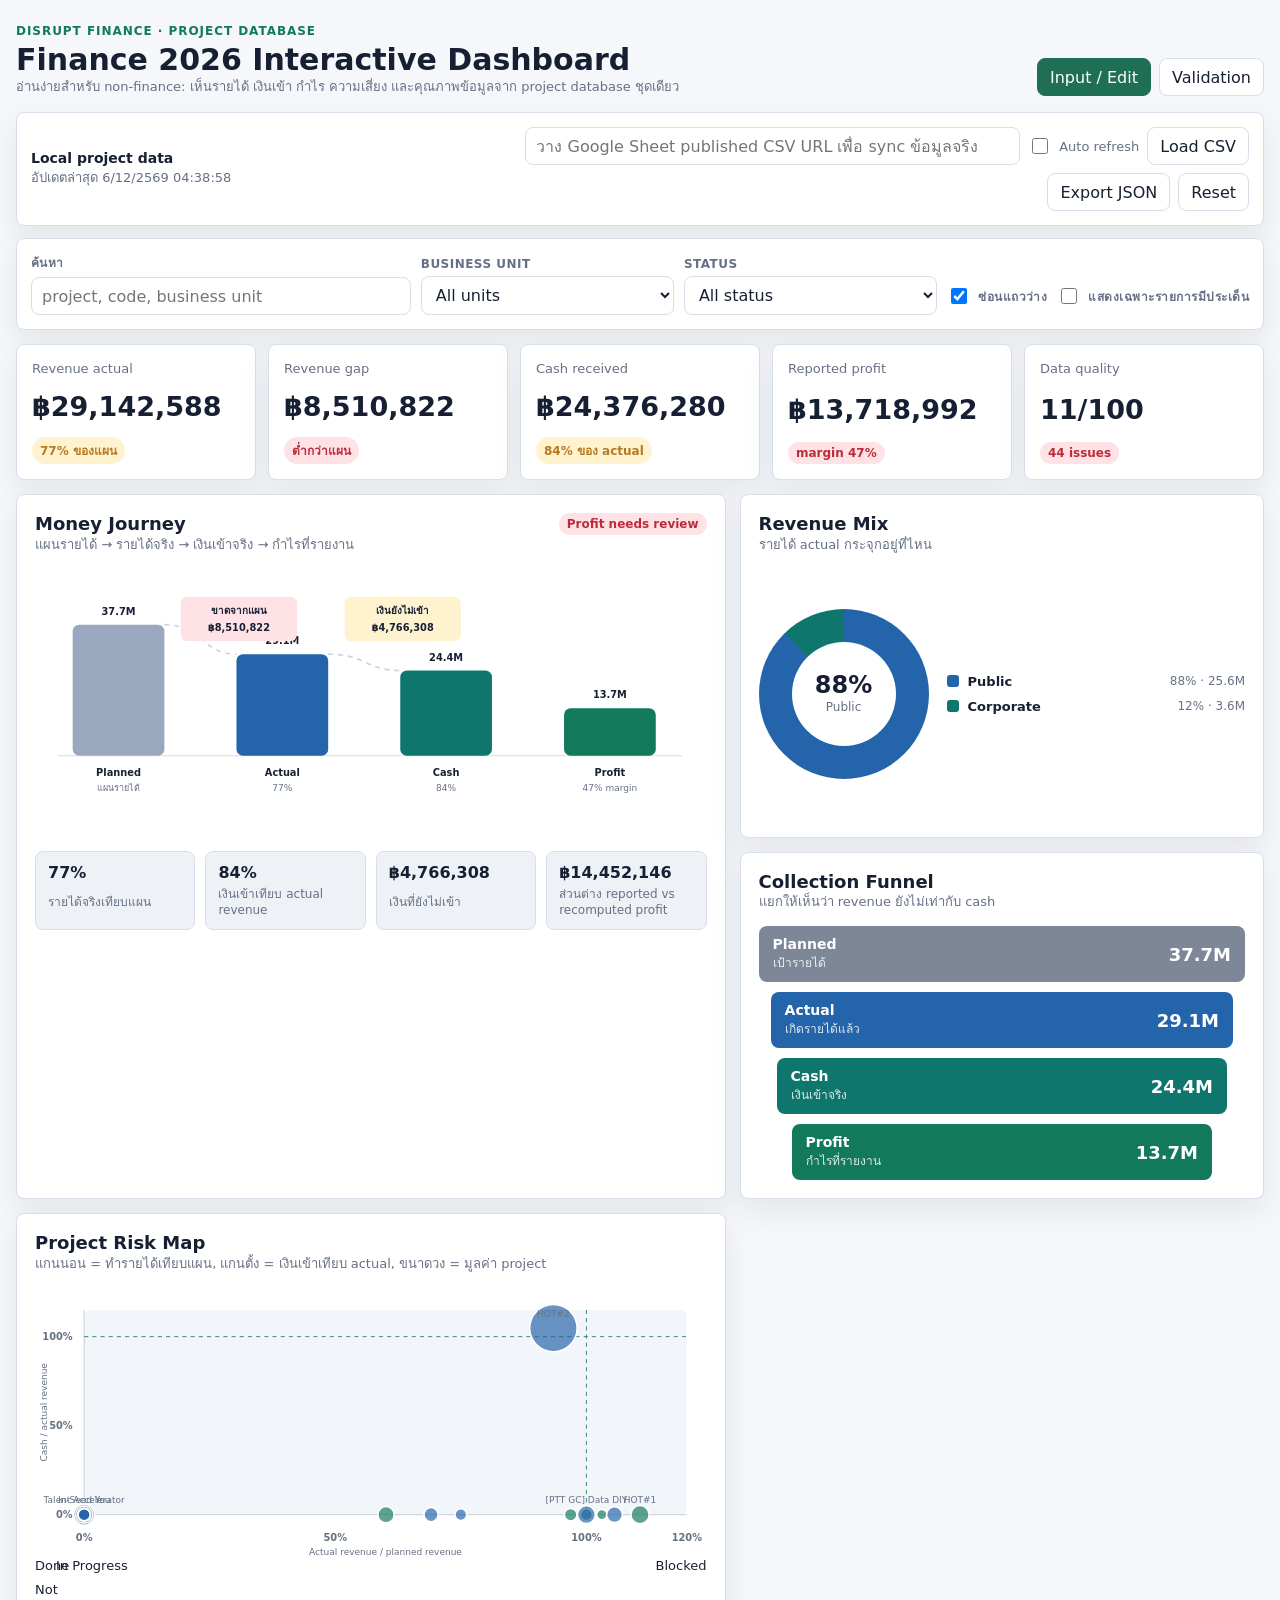
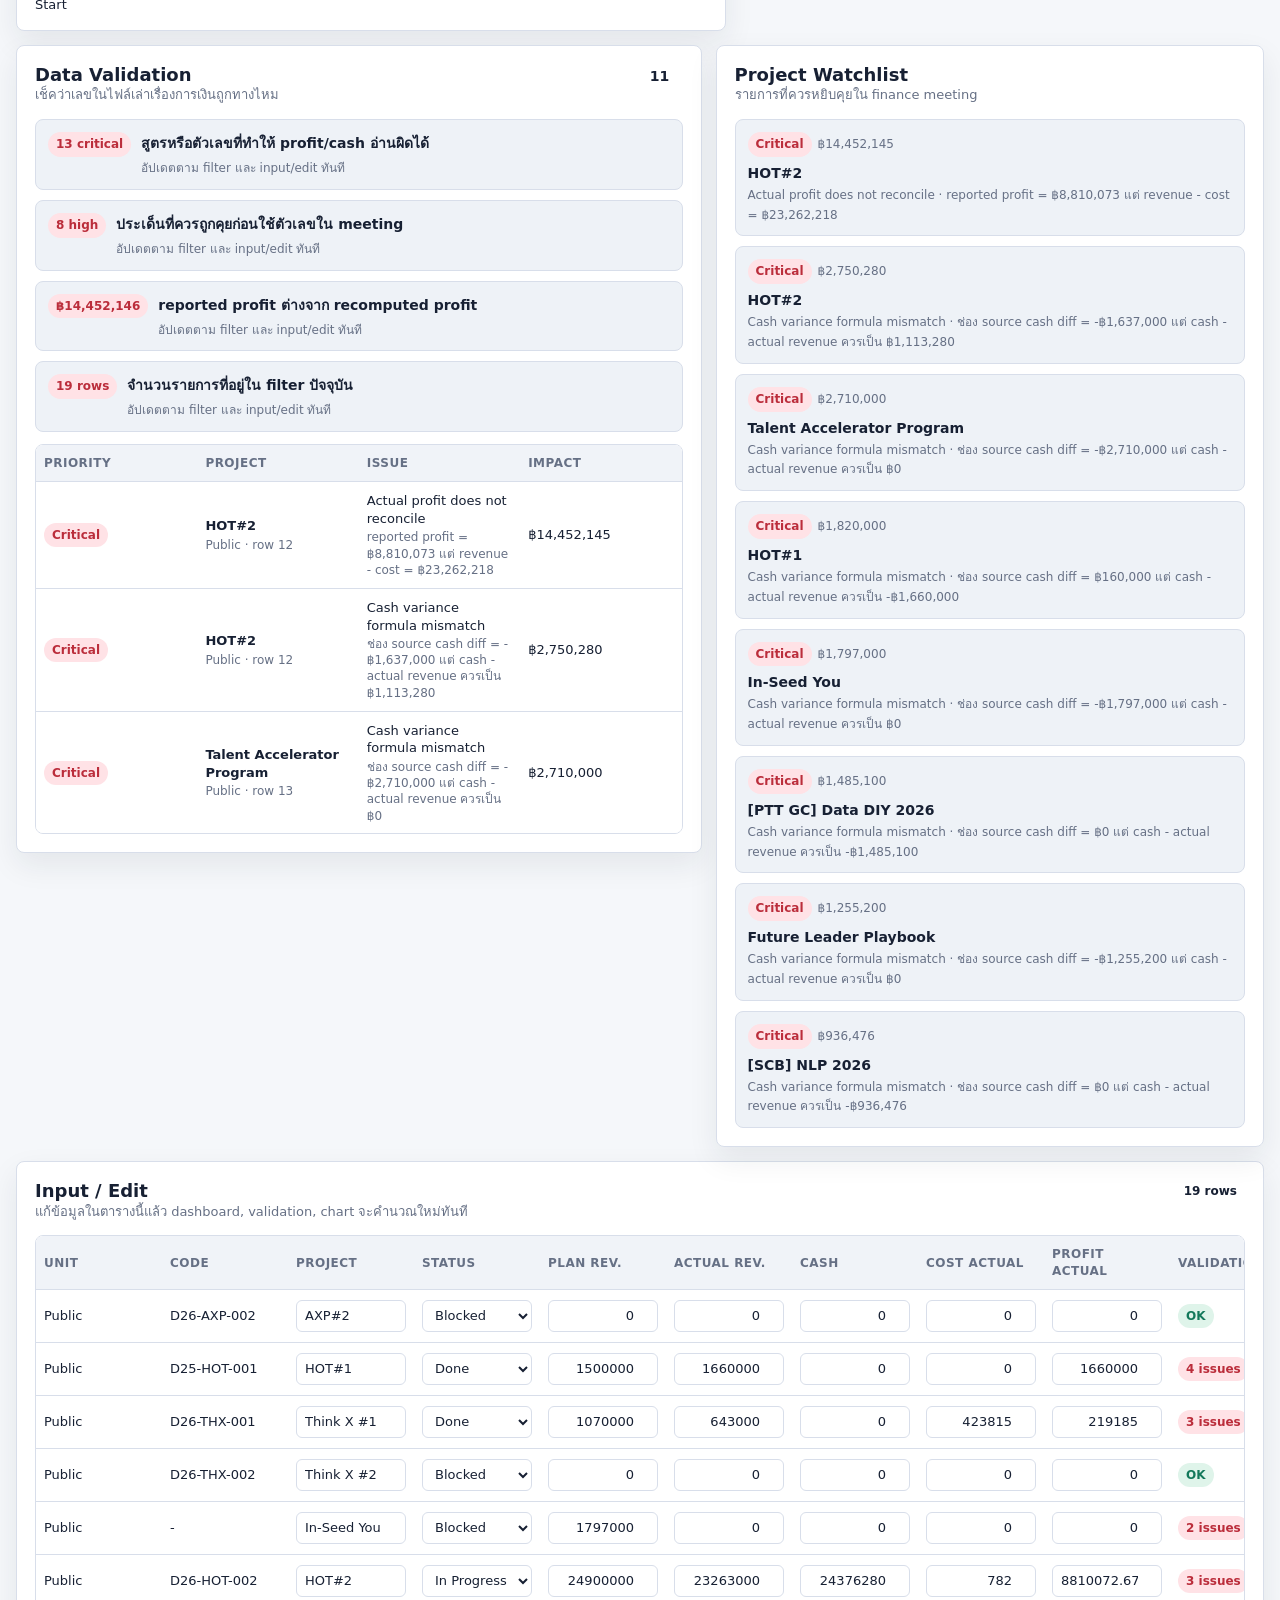
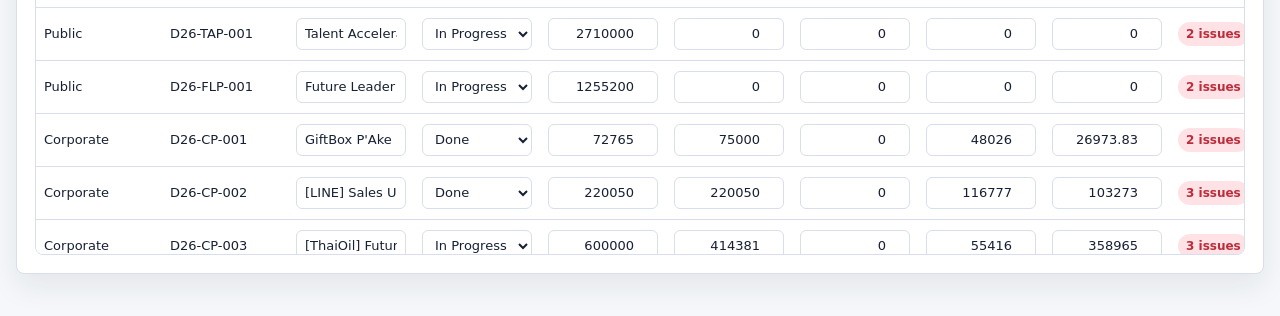
==== dashboard/index.html @ 838d5fce "Add files via upload" ====
<!doctype html>
<html lang="th">
<head>
  <meta charset="utf-8">
  <meta name="viewport" content="width=device-width, initial-scale=1">
  <title>Finance 2026 Interactive Dashboard</title>
  <link rel="stylesheet" href="./assets/styles.css?v=2">
</head>
<body>
  <main class="shell">
    <header class="hero">
      <div>
        <p class="eyebrow">Disrupt Finance · Project Database</p>
        <h1>Finance 2026 Interactive Dashboard</h1>
        <p class="sub">อ่านง่ายสำหรับ non-finance: เห็นรายได้ เงินเข้า กำไร ความเสี่ยง และคุณภาพข้อมูลจาก project database ชุดเดียว</p>
      </div>
      <div class="hero-actions">
        <button class="btn primary" id="jumpInput">Input / Edit</button>
        <button class="btn" id="jumpValidation">Validation</button>
      </div>
    </header>

    <section class="source-panel">
      <div class="source-copy">
        <strong id="sourceLabel">Local project data</strong>
        <span id="lastUpdated">กำลังโหลดข้อมูล...</span>
      </div>
      <div class="source-controls">
        <input id="sheetUrl" type="url" placeholder="วาง Google Sheet published CSV URL เพื่อ sync ข้อมูลจริง">
        <label class="check">
          <input id="autoRefresh" type="checkbox">
          <span>Auto refresh</span>
        </label>
        <button class="btn" id="loadSheet">Load CSV</button>
        <button class="btn" id="exportJson">Export JSON</button>
        <button class="btn" id="resetData">Reset</button>
      </div>
    </section>

    <section class="filters">
      <label>
        <span>ค้นหา</span>
        <input id="searchBox" type="search" placeholder="project, code, business unit">
      </label>
      <label>
        <span>Business Unit</span>
        <select id="unitFilter"></select>
      </label>
      <label>
        <span>Status</span>
        <select id="statusFilter"></select>
      </label>
      <label class="check">
        <input id="hideEmpty" type="checkbox" checked>
        <span>ซ่อนแถวว่าง</span>
      </label>
      <label class="check">
        <input id="issueOnly" type="checkbox">
        <span>แสดงเฉพาะรายการมีประเด็น</span>
      </label>
    </section>

    <section class="health-grid" id="healthGrid"></section>

    <section class="visual-grid">
      <article class="panel wide">
        <div class="panel-head">
          <div>
            <h2>Money Journey</h2>
            <p>แผนรายได้ → รายได้จริง → เงินเข้าจริง → กำไรที่รายงาน</p>
          </div>
          <span class="pill" id="profitTrustBadge">Checking</span>
        </div>
        <div id="waterfallChart" class="chart"></div>
        <div id="storyCards" class="story-grid"></div>
      </article>

      <article class="panel">
        <div class="panel-head">
          <div>
            <h2>Revenue Mix</h2>
            <p>รายได้ actual กระจุกอยู่ที่ไหน</p>
          </div>
        </div>
        <div class="donut-wrap">
          <div class="donut" id="mixDonut"><div id="mixCenter"></div></div>
          <div id="mixLegend" class="legend-list"></div>
        </div>
      </article>

      <article class="panel">
        <div class="panel-head">
          <div>
            <h2>Collection Funnel</h2>
            <p>แยกให้เห็นว่า revenue ยังไม่เท่ากับ cash</p>
          </div>
        </div>
        <div id="funnelChart" class="funnel"></div>
      </article>

      <article class="panel wide">
        <div class="panel-head">
          <div>
            <h2>Project Risk Map</h2>
            <p>แกนนอน = ทำรายได้เทียบแผน, แกนตั้ง = เงินเข้าเทียบ actual, ขนาดวง = มูลค่า project</p>
          </div>
        </div>
        <div id="bubbleChart" class="chart"></div>
      </article>
    </section>

    <section class="two-col">
      <article class="panel" id="validationSection">
        <div class="panel-head">
          <div>
            <h2>Data Validation</h2>
            <p>เช็คว่าเลขในไฟล์เล่าเรื่องการเงินถูกทางไหม</p>
          </div>
          <span class="score" id="qualityScore">0</span>
        </div>
        <div id="validationSummary" class="validation-summary"></div>
        <div class="table-wrap compact">
          <table>
            <thead>
              <tr>
                <th>Priority</th>
                <th>Project</th>
                <th>Issue</th>
                <th>Impact</th>
              </tr>
            </thead>
            <tbody id="validationRows"></tbody>
          </table>
        </div>
      </article>

      <article class="panel">
        <div class="panel-head">
          <div>
            <h2>Project Watchlist</h2>
            <p>รายการที่ควรหยิบคุยใน finance meeting</p>
          </div>
        </div>
        <div id="watchCards" class="watch-list"></div>
      </article>
    </section>

    <section class="panel" id="inputSection">
      <div class="panel-head">
        <div>
          <h2>Input / Edit</h2>
          <p>แก้ข้อมูลในตารางนี้แล้ว dashboard, validation, chart จะคำนวณใหม่ทันที</p>
        </div>
        <span class="pill" id="visibleCount">0 rows</span>
      </div>
      <div class="table-wrap">
        <table class="input-table">
          <thead>
            <tr>
              <th>Unit</th>
              <th>Code</th>
              <th>Project</th>
              <th>Status</th>
              <th>Plan Rev.</th>
              <th>Actual Rev.</th>
              <th>Cash</th>
              <th>Cost Actual</th>
              <th>Profit Actual</th>
              <th>Validation</th>
            </tr>
          </thead>
          <tbody id="inputRows"></tbody>
        </table>
      </div>
    </section>
  </main>

  <script src="./assets/app.js?v=2"></script>
</body>
</html>
---- dashboard/assets/styles.css ----
:root {
  --bg: #f5f7fa;
  --surface: #ffffff;
  --panel: #eef2f7;
  --ink: #172033;
  --muted: #667085;
  --line: #d8deea;
  --green: #13795b;
  --green-soft: #dff4ea;
  --blue: #2364aa;
  --blue-soft: #e4efff;
  --teal: #0f766e;
  --amber: #b7791f;
  --amber-soft: #fff2cf;
  --red: #bb2d3b;
  --red-soft: #ffe2e6;
  --violet: #6251a8;
  --shadow: 0 12px 30px rgba(23, 32, 51, 0.08);
}

* {
  box-sizing: border-box;
}

body {
  margin: 0;
  min-width: 320px;
  background: var(--bg);
  color: var(--ink);
  font-family: Inter, ui-sans-serif, system-ui, -apple-system, BlinkMacSystemFont, "Segoe UI", sans-serif;
  letter-spacing: 0;
}

button,
input,
select {
  font: inherit;
}

button {
  cursor: pointer;
}

.shell {
  width: min(1500px, calc(100vw - 32px));
  margin: 0 auto;
  padding: 24px 0 42px;
}

.hero {
  display: grid;
  grid-template-columns: minmax(0, 1fr) auto;
  gap: 16px;
  align-items: end;
  margin-bottom: 16px;
}

.eyebrow {
  margin: 0 0 5px;
  color: var(--green);
  font-size: 12px;
  font-weight: 800;
  text-transform: uppercase;
  letter-spacing: 0.08em;
}

h1,
h2,
p {
  margin: 0;
}

h1 {
  font-size: 30px;
  line-height: 1.15;
  font-weight: 800;
}

h2 {
  font-size: 18px;
  line-height: 1.25;
}

.sub,
.panel-head p,
.source-copy span {
  color: var(--muted);
  font-size: 13px;
  line-height: 1.45;
}

.hero-actions,
.source-controls {
  display: flex;
  flex-wrap: wrap;
  gap: 8px;
  justify-content: flex-end;
}

.btn {
  min-height: 38px;
  border: 1px solid var(--line);
  border-radius: 8px;
  background: var(--surface);
  color: var(--ink);
  padding: 8px 12px;
}

.btn.primary {
  border-color: #1f6f55;
  background: #1f6f55;
  color: #fff;
}

.source-panel,
.filters,
.panel,
.health-card {
  border: 1px solid var(--line);
  border-radius: 8px;
  background: var(--surface);
  box-shadow: var(--shadow);
}

.source-panel {
  display: grid;
  grid-template-columns: minmax(220px, 0.8fr) minmax(0, 1.2fr);
  gap: 12px;
  align-items: center;
  padding: 14px;
  margin-bottom: 12px;
}

.source-copy {
  display: grid;
  gap: 3px;
}

.source-copy strong {
  font-size: 14px;
}

.source-controls input[type="url"],
.filters input,
.filters select {
  min-height: 38px;
  width: 100%;
  border: 1px solid var(--line);
  border-radius: 8px;
  padding: 8px 10px;
  color: var(--ink);
  background: #fff;
}

.source-controls input[type="url"] {
  min-width: min(420px, 100%);
  flex: 1 1 360px;
}

.check {
  min-height: 38px;
  display: inline-flex;
  gap: 8px;
  align-items: center;
  white-space: nowrap;
  color: var(--muted);
  font-size: 13px;
}

.check input {
  width: 16px;
  min-width: 16px;
  height: 16px;
  min-height: 16px;
  padding: 0;
  flex: 0 0 auto;
}

.filters {
  display: grid;
  grid-template-columns: minmax(220px, 1.2fr) minmax(150px, 0.8fr) minmax(150px, 0.8fr) auto auto;
  gap: 10px;
  align-items: end;
  padding: 14px;
  margin-bottom: 14px;
}

.filters label:not(.check) {
  display: grid;
  gap: 5px;
}

.filters span {
  color: var(--muted);
  font-size: 12px;
  font-weight: 750;
  text-transform: uppercase;
  letter-spacing: 0.04em;
}

.filters .check input,
.source-controls .check input {
  width: 16px;
  min-width: 16px;
  height: 16px;
  min-height: 16px;
  padding: 0;
}

.health-grid {
  display: grid;
  grid-template-columns: repeat(5, minmax(0, 1fr));
  gap: 12px;
  margin-bottom: 14px;
}

.health-card {
  min-height: 136px;
  padding: 15px;
  display: grid;
  align-content: space-between;
  gap: 12px;
}

.health-card label {
  color: var(--muted);
  font-size: 13px;
  line-height: 1.35;
}

.health-card strong {
  font-size: 27px;
  line-height: 1.05;
  word-break: break-word;
}

.delta,
.pill,
.score,
.severity {
  display: inline-flex;
  align-items: center;
  width: fit-content;
  max-width: 100%;
  border-radius: 999px;
  padding: 4px 8px;
  font-size: 12px;
  font-weight: 800;
  white-space: normal;
}

.delta.good,
.pill.good,
.severity.low {
  color: var(--green);
  background: var(--green-soft);
}

.delta.warn,
.pill.warn,
.severity.medium {
  color: var(--amber);
  background: var(--amber-soft);
}

.delta.bad,
.pill.bad,
.severity.high,
.severity.critical {
  color: var(--red);
  background: var(--red-soft);
}

.severity.info {
  color: var(--blue);
  background: var(--blue-soft);
}

.score {
  min-width: 46px;
  justify-content: center;
  font-size: 14px;
}

.visual-grid {
  display: grid;
  grid-template-columns: minmax(0, 1.15fr) minmax(360px, 0.85fr);
  gap: 14px;
  align-items: stretch;
  margin-bottom: 14px;
}

.panel {
  min-width: 0;
  padding: 18px;
}

.panel.wide {
  grid-row: span 2;
}

.panel-head {
  display: flex;
  justify-content: space-between;
  align-items: flex-start;
  gap: 12px;
  margin-bottom: 14px;
}

.chart {
  min-height: 270px;
}

.chart svg {
  display: block;
  width: 100%;
  height: auto;
}

.axis-label {
  fill: var(--muted);
  font-size: 12px;
  font-weight: 650;
}

.chart-label {
  fill: var(--ink);
  font-size: 12px;
  font-weight: 780;
}

.chart-note {
  fill: var(--muted);
  font-size: 11px;
}

.story-grid {
  display: grid;
  grid-template-columns: repeat(4, minmax(0, 1fr));
  gap: 10px;
  margin-top: 12px;
}

.story-card {
  border: 1px solid var(--line);
  border-radius: 8px;
  background: var(--panel);
  padding: 11px 12px;
  display: grid;
  gap: 4px;
}

.story-card strong {
  font-size: 16px;
}

.story-card span {
  color: var(--muted);
  font-size: 12px;
  line-height: 1.35;
}

.donut-wrap {
  display: grid;
  grid-template-columns: 170px minmax(0, 1fr);
  gap: 18px;
  align-items: center;
  min-height: 250px;
}

.donut {
  width: 170px;
  aspect-ratio: 1;
  display: grid;
  place-items: center;
  border-radius: 50%;
  background: #dce2eb;
  position: relative;
}

.donut::after {
  content: "";
  position: absolute;
  width: 104px;
  height: 104px;
  border-radius: 50%;
  background: var(--surface);
}

#mixCenter {
  position: relative;
  z-index: 1;
  text-align: center;
  display: grid;
  gap: 3px;
}

#mixCenter strong {
  font-size: 24px;
  line-height: 1;
}

#mixCenter span {
  color: var(--muted);
  font-size: 12px;
}

.legend-list,
.validation-summary,
.watch-list {
  display: grid;
  gap: 10px;
}

.legend-row {
  display: grid;
  grid-template-columns: 12px minmax(0, 1fr) auto;
  gap: 9px;
  align-items: center;
  font-size: 13px;
}

.legend-dot {
  width: 12px;
  height: 12px;
  border-radius: 3px;
}

.legend-name {
  overflow: hidden;
  text-overflow: ellipsis;
  white-space: nowrap;
  font-weight: 750;
}

.legend-value {
  color: var(--muted);
  font-size: 12px;
  text-align: right;
}

.funnel {
  min-height: 250px;
  display: grid;
  align-content: center;
  gap: 10px;
}

.funnel-stage {
  min-height: 50px;
  display: grid;
  grid-template-columns: minmax(0, 1fr) auto;
  gap: 10px;
  align-items: center;
  color: #fff;
  border-radius: 8px;
  padding: 10px 14px;
  margin-inline: var(--inset);
  background: var(--tone);
}

.funnel-stage strong {
  display: block;
  font-size: 14px;
}

.funnel-stage span {
  opacity: 0.86;
  font-size: 12px;
}

.funnel-stage b {
  font-size: 18px;
  white-space: nowrap;
}

.two-col {
  display: grid;
  grid-template-columns: minmax(0, 1fr) minmax(360px, 0.8fr);
  gap: 14px;
  align-items: start;
  margin-bottom: 14px;
}

.summary-item,
.watch-card {
  border: 1px solid var(--line);
  border-radius: 8px;
  background: var(--panel);
  padding: 12px;
}

.summary-item {
  display: grid;
  grid-template-columns: auto minmax(0, 1fr);
  gap: 10px;
  align-items: start;
}

.summary-item b,
.watch-card b {
  display: block;
  margin-bottom: 3px;
  font-size: 14px;
}

.summary-item span,
.watch-card span {
  color: var(--muted);
  font-size: 12px;
  line-height: 1.4;
}

.watch-card {
  display: grid;
  gap: 8px;
}

.watch-meta {
  display: flex;
  flex-wrap: wrap;
  gap: 6px;
  align-items: center;
}

.table-wrap {
  overflow: auto;
  border: 1px solid var(--line);
  border-radius: 8px;
  background: #fff;
  max-height: 620px;
}

.table-wrap.compact {
  margin-top: 12px;
  max-height: 390px;
}

table {
  width: 100%;
  border-collapse: collapse;
  table-layout: fixed;
}

.input-table {
  min-width: 1260px;
}

th,
td {
  border-bottom: 1px solid var(--line);
  padding: 10px 8px;
  text-align: left;
  vertical-align: middle;
  font-size: 13px;
  line-height: 1.35;
}

th {
  position: sticky;
  top: 0;
  z-index: 1;
  background: #f0f3f8;
  color: var(--muted);
  font-size: 12px;
  font-weight: 800;
  text-transform: uppercase;
  letter-spacing: 0.04em;
}

tbody tr:last-child td {
  border-bottom: 0;
}

td input,
td select {
  width: 100%;
  min-height: 32px;
  border: 1px solid var(--line);
  border-radius: 6px;
  background: #fff;
  color: var(--ink);
  padding: 6px 8px;
}

td input[type="number"] {
  text-align: right;
}

.project-title {
  font-weight: 780;
  overflow-wrap: anywhere;
}

.project-sub {
  color: var(--muted);
  font-size: 12px;
  margin-top: 2px;
}

.empty {
  color: var(--muted);
  padding: 12px;
  font-size: 13px;
}

@media (max-width: 1220px) {
  .health-grid {
    grid-template-columns: repeat(3, minmax(0, 1fr));
  }

  .visual-grid,
  .two-col,
  .source-panel {
    grid-template-columns: 1fr;
  }

  .panel.wide {
    grid-row: auto;
  }
}

@media (max-width: 820px) {
  .shell {
    width: min(100vw - 20px, 1500px);
    padding-top: 16px;
  }

  .hero,
  .filters,
  .health-grid,
  .story-grid,
  .donut-wrap {
    grid-template-columns: 1fr;
  }

  .hero-actions,
  .source-controls {
    justify-content: stretch;
  }

  .btn {
    flex: 1;
  }

  h1 {
    font-size: 24px;
  }

  .health-card strong {
    font-size: 24px;
  }

  .donut {
    justify-self: center;
  }
}
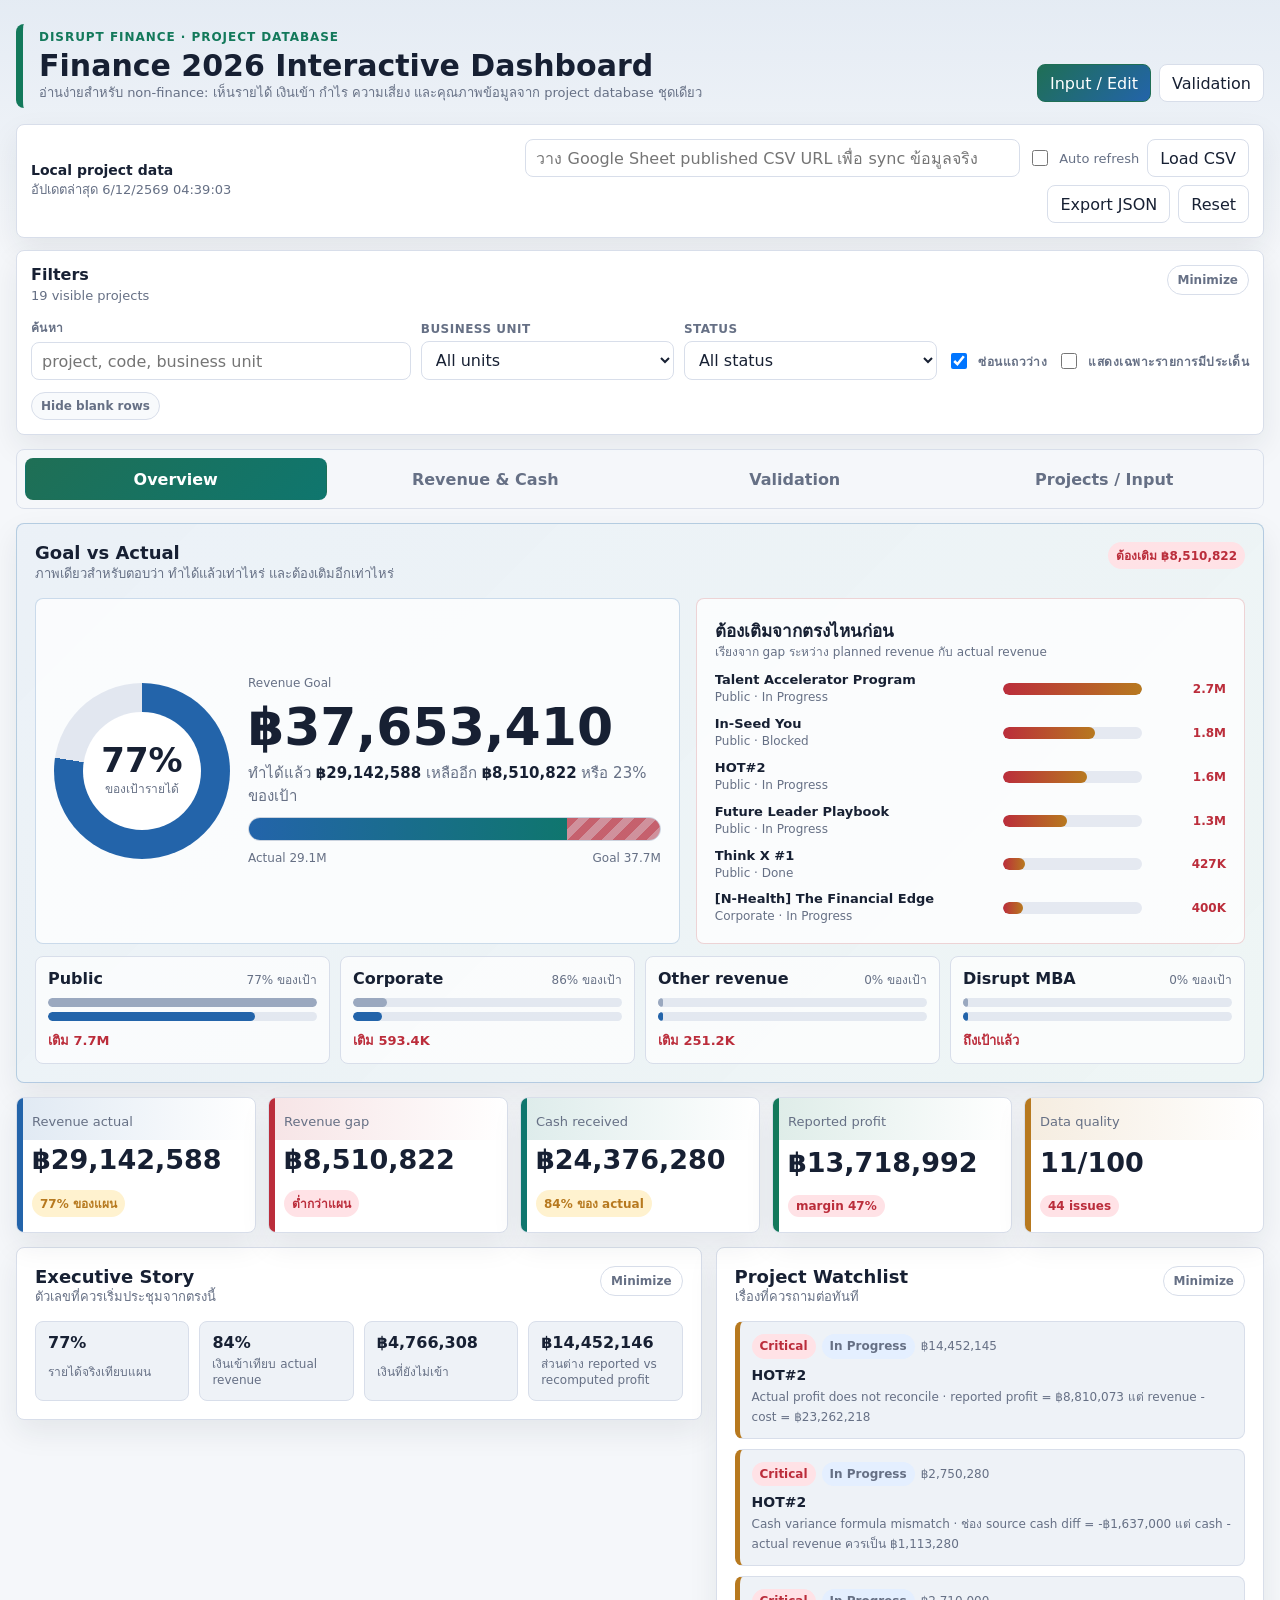
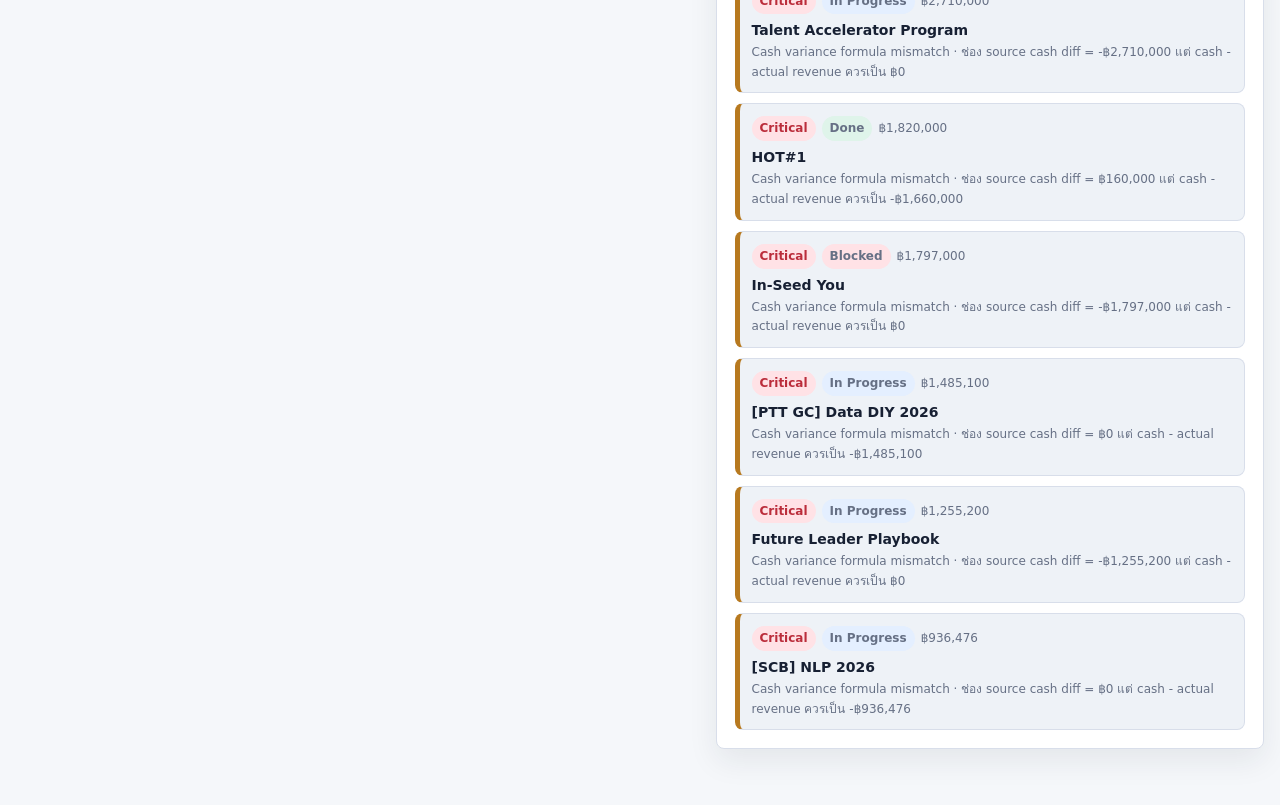
==== commit 2385b532: "Add files via upload" ====
--- a/dashboard/index.html
+++ b/dashboard/index.html
@@ -4,7 +4,7 @@
   <meta charset="utf-8">
   <meta name="viewport" content="width=device-width, initial-scale=1">
   <title>Finance 2026 Interactive Dashboard</title>
-  <link rel="stylesheet" href="./assets/styles.css?v=2">
+  <link rel="stylesheet" href="./assets/styles.css?v=5">
 </head>
 <body>
   <main class="shell">
@@ -37,144 +37,225 @@
       </div>
     </section>
 
-    <section class="filters">
-      <label>
-        <span>ค้นหา</span>
-        <input id="searchBox" type="search" placeholder="project, code, business unit">
-      </label>
-      <label>
-        <span>Business Unit</span>
-        <select id="unitFilter"></select>
-      </label>
-      <label>
-        <span>Status</span>
-        <select id="statusFilter"></select>
-      </label>
-      <label class="check">
-        <input id="hideEmpty" type="checkbox" checked>
-        <span>ซ่อนแถวว่าง</span>
-      </label>
-      <label class="check">
-        <input id="issueOnly" type="checkbox">
-        <span>แสดงเฉพาะรายการมีประเด็น</span>
-      </label>
-    </section>
-
-    <section class="health-grid" id="healthGrid"></section>
-
-    <section class="visual-grid">
-      <article class="panel wide">
+    <section class="filter-shell" id="filterShell">
+      <div class="filter-head">
+        <div>
+          <h2>Filters</h2>
+          <p id="filterSummary">All projects</p>
+        </div>
+        <button class="icon-btn" id="toggleFilters" aria-expanded="true" aria-controls="filterBody">Minimize</button>
+      </div>
+      <div class="filters" id="filterBody">
+        <label>
+          <span>ค้นหา</span>
+          <input id="searchBox" type="search" placeholder="project, code, business unit">
+        </label>
+        <label>
+          <span>Business Unit</span>
+          <select id="unitFilter"></select>
+        </label>
+        <label>
+          <span>Status</span>
+          <select id="statusFilter"></select>
+        </label>
+        <label class="check">
+          <input id="hideEmpty" type="checkbox" checked>
+          <span>ซ่อนแถวว่าง</span>
+        </label>
+        <label class="check">
+          <input id="issueOnly" type="checkbox">
+          <span>แสดงเฉพาะรายการมีประเด็น</span>
+        </label>
+      </div>
+      <div class="filter-chips" id="filterChips"></div>
+    </section>
+
+    <nav class="tab-nav" aria-label="Dashboard sections">
+      <button class="tab-btn active" data-tab="overview">Overview</button>
+      <button class="tab-btn" data-tab="revenue">Revenue & Cash</button>
+      <button class="tab-btn" data-tab="validation">Validation</button>
+      <button class="tab-btn" data-tab="projects">Projects / Input</button>
+    </nav>
+
+    <section class="tab-panel active" data-panel="overview">
+      <section class="goal-focus panel">
         <div class="panel-head">
           <div>
-            <h2>Money Journey</h2>
-            <p>แผนรายได้ → รายได้จริง → เงินเข้าจริง → กำไรที่รายงาน</p>
-          </div>
-          <span class="pill" id="profitTrustBadge">Checking</span>
-        </div>
-        <div id="waterfallChart" class="chart"></div>
-        <div id="storyCards" class="story-grid"></div>
-      </article>
-
-      <article class="panel">
+            <h2>Goal vs Actual</h2>
+            <p>ภาพเดียวสำหรับตอบว่า ทำได้แล้วเท่าไหร่ และต้องเติมอีกเท่าไหร่</p>
+          </div>
+          <span class="pill bad" id="goalGapBadge">Checking</span>
+        </div>
+        <div id="goalFocus"></div>
+      </section>
+      <section class="health-grid" id="healthGrid"></section>
+      <section class="two-col">
+        <article class="panel">
+          <div class="panel-head">
+            <div>
+              <h2>Executive Story</h2>
+              <p>ตัวเลขที่ควรเริ่มประชุมจากตรงนี้</p>
+            </div>
+            <button class="icon-btn collapse-btn" data-collapse-target="storyBody" aria-expanded="true">Minimize</button>
+          </div>
+          <div class="collapsible-content" id="storyBody">
+            <div id="storyCards" class="story-grid"></div>
+          </div>
+        </article>
+
+        <article class="panel">
+          <div class="panel-head">
+            <div>
+              <h2>Project Watchlist</h2>
+              <p>เรื่องที่ควรถามต่อทันที</p>
+            </div>
+            <button class="icon-btn collapse-btn" data-collapse-target="watchBody" aria-expanded="true">Minimize</button>
+          </div>
+          <div class="collapsible-content" id="watchBody">
+            <div id="watchCards" class="watch-list"></div>
+          </div>
+        </article>
+      </section>
+    </section>
+
+    <section class="tab-panel" data-panel="revenue">
+      <section class="visual-grid">
+        <article class="panel wide">
+          <div class="panel-head">
+            <div>
+              <h2>Money Journey</h2>
+              <p>แผนรายได้ → รายได้จริง → เงินเข้าจริง → กำไรที่รายงาน</p>
+            </div>
+            <div class="panel-actions">
+              <span class="pill" id="profitTrustBadge">Checking</span>
+              <button class="icon-btn collapse-btn" data-collapse-target="moneyBody" aria-expanded="true">Minimize</button>
+            </div>
+          </div>
+          <div class="collapsible-content" id="moneyBody">
+            <div id="waterfallChart" class="chart"></div>
+          </div>
+        </article>
+
+        <article class="panel">
+          <div class="panel-head">
+            <div>
+              <h2>Revenue Mix</h2>
+              <p>รายได้ actual กระจุกอยู่ที่ไหน</p>
+            </div>
+            <button class="icon-btn collapse-btn" data-collapse-target="mixBody" aria-expanded="true">Minimize</button>
+          </div>
+          <div class="collapsible-content" id="mixBody">
+            <div class="donut-wrap">
+              <div class="donut" id="mixDonut"><div id="mixCenter"></div></div>
+              <div id="mixLegend" class="legend-list"></div>
+            </div>
+          </div>
+        </article>
+
+        <article class="panel">
+          <div class="panel-head">
+            <div>
+              <h2>Collection Funnel</h2>
+              <p>แยกให้เห็นว่า revenue ยังไม่เท่ากับ cash</p>
+            </div>
+            <button class="icon-btn collapse-btn" data-collapse-target="funnelBody" aria-expanded="true">Minimize</button>
+          </div>
+          <div class="collapsible-content" id="funnelBody">
+            <div id="funnelChart" class="funnel"></div>
+          </div>
+        </article>
+
+        <article class="panel wide">
+          <div class="panel-head">
+            <div>
+              <h2>Project Risk Map</h2>
+              <p>แกนนอน = ทำรายได้เทียบแผน, แกนตั้ง = เงินเข้าเทียบ actual, ขนาดวง = มูลค่า project</p>
+            </div>
+            <button class="icon-btn collapse-btn" data-collapse-target="bubbleBody" aria-expanded="true">Minimize</button>
+          </div>
+          <div class="collapsible-content" id="bubbleBody">
+            <div id="bubbleChart" class="chart"></div>
+          </div>
+        </article>
+      </section>
+    </section>
+
+    <section class="tab-panel" data-panel="validation" id="validationSection">
+      <section class="two-col">
+        <article class="panel">
+          <div class="panel-head">
+            <div>
+              <h2>Data Validation</h2>
+              <p>เช็คว่าเลขในไฟล์เล่าเรื่องการเงินถูกทางไหม</p>
+            </div>
+            <div class="panel-actions">
+              <span class="score" id="qualityScore">0</span>
+              <button class="icon-btn collapse-btn" data-collapse-target="validationBody" aria-expanded="true">Minimize</button>
+            </div>
+          </div>
+          <div class="collapsible-content" id="validationBody">
+            <div id="validationSummary" class="validation-summary"></div>
+            <div id="validationProjectGroups" class="validation-groups"></div>
+          </div>
+        </article>
+
+        <article class="panel">
+          <div class="panel-head">
+            <div>
+              <h2>Issue Guide</h2>
+              <p>อ่าน priority แบบเร็ว</p>
+            </div>
+            <button class="icon-btn collapse-btn" data-collapse-target="guideBody" aria-expanded="true">Minimize</button>
+          </div>
+          <div class="collapsible-content" id="guideBody">
+            <div class="guide-list">
+              <div><span class="severity critical">Critical</span><p>ตัวเลขอาจทำให้ profit หรือ cash อ่านผิด</p></div>
+              <div><span class="severity high">High</span><p>ควรคุยก่อนใช้ forecast หรือ meeting decision</p></div>
+              <div><span class="severity medium">Medium</span><p>ต้องตามข้อมูลเพิ่มเพื่อให้ dashboard แม่นขึ้น</p></div>
+              <div><span class="severity info">Info</span><p>ข้อมูลผิดปกติแต่ยังไม่ใช่ blocker</p></div>
+            </div>
+          </div>
+        </article>
+      </section>
+    </section>
+
+    <section class="tab-panel" data-panel="projects" id="inputSection">
+      <section class="panel">
         <div class="panel-head">
           <div>
-            <h2>Revenue Mix</h2>
-            <p>รายได้ actual กระจุกอยู่ที่ไหน</p>
-          </div>
-        </div>
-        <div class="donut-wrap">
-          <div class="donut" id="mixDonut"><div id="mixCenter"></div></div>
-          <div id="mixLegend" class="legend-list"></div>
-        </div>
-      </article>
-
-      <article class="panel">
-        <div class="panel-head">
-          <div>
-            <h2>Collection Funnel</h2>
-            <p>แยกให้เห็นว่า revenue ยังไม่เท่ากับ cash</p>
-          </div>
-        </div>
-        <div id="funnelChart" class="funnel"></div>
-      </article>
-
-      <article class="panel wide">
-        <div class="panel-head">
-          <div>
-            <h2>Project Risk Map</h2>
-            <p>แกนนอน = ทำรายได้เทียบแผน, แกนตั้ง = เงินเข้าเทียบ actual, ขนาดวง = มูลค่า project</p>
-          </div>
-        </div>
-        <div id="bubbleChart" class="chart"></div>
-      </article>
-    </section>
-
-    <section class="two-col">
-      <article class="panel" id="validationSection">
-        <div class="panel-head">
-          <div>
-            <h2>Data Validation</h2>
-            <p>เช็คว่าเลขในไฟล์เล่าเรื่องการเงินถูกทางไหม</p>
-          </div>
-          <span class="score" id="qualityScore">0</span>
-        </div>
-        <div id="validationSummary" class="validation-summary"></div>
-        <div class="table-wrap compact">
-          <table>
-            <thead>
-              <tr>
-                <th>Priority</th>
-                <th>Project</th>
-                <th>Issue</th>
-                <th>Impact</th>
-              </tr>
-            </thead>
-            <tbody id="validationRows"></tbody>
-          </table>
-        </div>
-      </article>
-
-      <article class="panel">
-        <div class="panel-head">
-          <div>
-            <h2>Project Watchlist</h2>
-            <p>รายการที่ควรหยิบคุยใน finance meeting</p>
-          </div>
-        </div>
-        <div id="watchCards" class="watch-list"></div>
-      </article>
-    </section>
-
-    <section class="panel" id="inputSection">
-      <div class="panel-head">
-        <div>
-          <h2>Input / Edit</h2>
-          <p>แก้ข้อมูลในตารางนี้แล้ว dashboard, validation, chart จะคำนวณใหม่ทันที</p>
-        </div>
-        <span class="pill" id="visibleCount">0 rows</span>
-      </div>
-      <div class="table-wrap">
-        <table class="input-table">
-          <thead>
-            <tr>
-              <th>Unit</th>
-              <th>Code</th>
-              <th>Project</th>
-              <th>Status</th>
-              <th>Plan Rev.</th>
-              <th>Actual Rev.</th>
-              <th>Cash</th>
-              <th>Cost Actual</th>
-              <th>Profit Actual</th>
-              <th>Validation</th>
-            </tr>
-          </thead>
-          <tbody id="inputRows"></tbody>
-        </table>
-      </div>
+            <h2>Input / Edit</h2>
+            <p>แก้ข้อมูลในตารางนี้แล้ว dashboard, validation, chart จะคำนวณใหม่ทันที</p>
+          </div>
+          <div class="panel-actions">
+            <span class="pill" id="visibleCount">0 rows</span>
+            <button class="icon-btn collapse-btn" data-collapse-target="inputBody" aria-expanded="true">Minimize</button>
+          </div>
+        </div>
+        <div class="collapsible-content" id="inputBody">
+          <div class="table-wrap">
+            <table class="input-table">
+              <thead>
+                <tr>
+                  <th>Unit</th>
+                  <th>Code</th>
+                  <th>Project</th>
+                  <th>Status</th>
+                  <th>Plan Rev.</th>
+                  <th>Actual Rev.</th>
+                  <th>Cash</th>
+                  <th>Cost Actual</th>
+                  <th>Profit Actual</th>
+                  <th>Validation</th>
+                </tr>
+              </thead>
+              <tbody id="inputRows"></tbody>
+            </table>
+          </div>
+        </div>
+      </section>
     </section>
   </main>
 
-  <script src="./assets/app.js?v=2"></script>
+  <script src="./assets/app.js?v=5"></script>
 </body>
 </html>
--- a/dashboard/assets/styles.css
+++ b/dashboard/assets/styles.css
@@ -25,7 +25,9 @@
 body {
   margin: 0;
   min-width: 320px;
-  background: var(--bg);
+  background:
+    linear-gradient(180deg, rgba(35, 100, 170, 0.08), rgba(15, 118, 110, 0) 260px),
+    var(--bg);
   color: var(--ink);
   font-family: Inter, ui-sans-serif, system-ui, -apple-system, BlinkMacSystemFont, "Segoe UI", sans-serif;
   letter-spacing: 0;
@@ -53,6 +55,9 @@
   gap: 16px;
   align-items: end;
   margin-bottom: 16px;
+  border-left: 7px solid var(--green);
+  border-radius: 8px;
+  padding: 6px 0 6px 16px;
 }
 
 .eyebrow {
@@ -108,11 +113,12 @@
 
 .btn.primary {
   border-color: #1f6f55;
-  background: #1f6f55;
+  background: linear-gradient(135deg, #1f6f55, #2364aa);
   color: #fff;
 }
 
 .source-panel,
+.filter-shell,
 .filters,
 .panel,
 .health-card {
@@ -185,6 +191,116 @@
   margin-bottom: 14px;
 }
 
+.filter-shell {
+  padding: 14px;
+  margin-bottom: 14px;
+}
+
+.filter-head {
+  display: flex;
+  align-items: flex-start;
+  justify-content: space-between;
+  gap: 12px;
+}
+
+.filter-head h2 {
+  font-size: 16px;
+}
+
+.filter-head p {
+  color: var(--muted);
+  font-size: 13px;
+  line-height: 1.45;
+  margin-top: 2px;
+}
+
+.filter-shell .filters {
+  border: 0;
+  border-radius: 0;
+  box-shadow: none;
+  background: transparent;
+  padding: 0;
+  margin: 12px 0 0;
+}
+
+.filter-shell.compact .filters {
+  display: none;
+}
+
+.filter-chips {
+  display: flex;
+  flex-wrap: wrap;
+  gap: 8px;
+  margin-top: 12px;
+}
+
+.chip {
+  display: inline-flex;
+  align-items: center;
+  min-height: 28px;
+  border-radius: 999px;
+  border: 1px solid var(--line);
+  background: #f8fafc;
+  color: var(--muted);
+  padding: 4px 9px;
+  font-size: 12px;
+  font-weight: 750;
+}
+
+.tab-nav {
+  position: sticky;
+  top: 0;
+  z-index: 5;
+  display: grid;
+  grid-template-columns: repeat(4, minmax(0, 1fr));
+  gap: 8px;
+  margin: 0 0 14px;
+  padding: 8px;
+  border: 1px solid var(--line);
+  border-radius: 8px;
+  background: rgba(245, 247, 250, 0.94);
+  backdrop-filter: blur(10px);
+}
+
+.tab-btn {
+  min-height: 42px;
+  border: 1px solid transparent;
+  border-radius: 8px;
+  background: transparent;
+  color: var(--muted);
+  font-weight: 800;
+}
+
+.tab-btn.active {
+  border-color: transparent;
+  background: #1f6f55;
+  color: #fff;
+}
+
+.tab-btn[data-tab="overview"].active {
+  background: linear-gradient(135deg, #1f6f55, #0f766e);
+}
+
+.tab-btn[data-tab="revenue"].active {
+  background: linear-gradient(135deg, #2364aa, #0f766e);
+}
+
+.tab-btn[data-tab="validation"].active {
+  background: linear-gradient(135deg, #bb2d3b, #b7791f);
+}
+
+.tab-btn[data-tab="projects"].active {
+  background: linear-gradient(135deg, #6251a8, #2364aa);
+}
+
+.tab-panel {
+  display: none;
+}
+
+.tab-panel.active {
+  display: block;
+}
+
 .filters label:not(.check) {
   display: grid;
   gap: 5px;
@@ -214,12 +330,313 @@
   margin-bottom: 14px;
 }
 
+.goal-focus {
+  margin-bottom: 14px;
+  border-color: rgba(35, 100, 170, 0.28);
+  background:
+    linear-gradient(135deg, rgba(35, 100, 170, 0.09), rgba(15, 118, 110, 0.07)),
+    var(--surface);
+}
+
+.goal-layout {
+  display: grid;
+  grid-template-columns: minmax(0, 1.08fr) minmax(360px, 0.92fr);
+  gap: 16px;
+  align-items: stretch;
+}
+
+.goal-hero {
+  display: grid;
+  grid-template-columns: 176px minmax(0, 1fr);
+  gap: 18px;
+  align-items: center;
+  border: 1px solid rgba(35, 100, 170, 0.22);
+  border-radius: 8px;
+  background: rgba(255, 255, 255, 0.72);
+  padding: 18px;
+}
+
+.goal-ring {
+  width: 176px;
+  aspect-ratio: 1;
+  border-radius: 50%;
+  display: grid;
+  place-items: center;
+  background:
+    conic-gradient(var(--blue) var(--goal-progress), #e2e7f0 0);
+  position: relative;
+}
+
+.goal-ring::after {
+  content: "";
+  position: absolute;
+  width: 118px;
+  height: 118px;
+  border-radius: 50%;
+  background: #fff;
+}
+
+.goal-ring > div {
+  position: relative;
+  z-index: 1;
+  display: grid;
+  gap: 4px;
+  text-align: center;
+}
+
+.goal-ring strong {
+  font-size: 34px;
+  line-height: 1;
+}
+
+.goal-ring span,
+.goal-kicker,
+.goal-scale,
+.muted,
+.gap-name span,
+.unit-goal-card span {
+  color: var(--muted);
+  font-size: 12px;
+  line-height: 1.4;
+}
+
+.goal-copy {
+  display: grid;
+  gap: 9px;
+  min-width: 0;
+}
+
+.goal-copy h3 {
+  margin: 0;
+  font-size: clamp(28px, 5vw, 52px);
+  line-height: 1;
+  color: var(--ink);
+}
+
+.goal-copy p {
+  color: var(--muted);
+  font-size: 15px;
+  line-height: 1.55;
+}
+
+.goal-copy p b {
+  color: var(--ink);
+}
+
+.goal-meter {
+  display: flex;
+  width: 100%;
+  height: 24px;
+  border-radius: 999px;
+  overflow: hidden;
+  background: #e1e6ef;
+  border: 1px solid #cbd3df;
+}
+
+.goal-meter .actual {
+  background: linear-gradient(90deg, var(--blue), var(--teal));
+}
+
+.goal-meter .gap {
+  background: repeating-linear-gradient(
+    135deg,
+    rgba(187, 45, 59, 0.72),
+    rgba(187, 45, 59, 0.72) 8px,
+    rgba(187, 45, 59, 0.46) 8px,
+    rgba(187, 45, 59, 0.46) 16px
+  );
+}
+
+.goal-scale {
+  display: flex;
+  justify-content: space-between;
+  gap: 10px;
+}
+
+.goal-side {
+  display: grid;
+  gap: 12px;
+  border: 1px solid rgba(187, 45, 59, 0.2);
+  border-radius: 8px;
+  background: rgba(255, 255, 255, 0.74);
+  padding: 18px;
+}
+
+.goal-side h3 {
+  margin: 0;
+  font-size: 17px;
+}
+
+.gap-list {
+  display: grid;
+  gap: 10px;
+}
+
+.gap-row {
+  display: grid;
+  grid-template-columns: minmax(0, 1fr) minmax(110px, 0.5fr) 74px;
+  gap: 10px;
+  align-items: center;
+}
+
+.gap-name {
+  display: grid;
+  gap: 2px;
+  min-width: 0;
+}
+
+.gap-name b {
+  font-size: 13px;
+  overflow: hidden;
+  text-overflow: ellipsis;
+  white-space: nowrap;
+}
+
+.gap-track {
+  height: 12px;
+  overflow: hidden;
+  border-radius: 999px;
+  background: #e5e9f1;
+}
+
+.gap-track span {
+  display: block;
+  height: 100%;
+  border-radius: inherit;
+  background: linear-gradient(90deg, var(--red), var(--amber));
+}
+
+.gap-row strong {
+  color: var(--red);
+  font-size: 12px;
+  text-align: right;
+  white-space: nowrap;
+}
+
+.unit-goal-grid {
+  display: grid;
+  grid-template-columns: repeat(4, minmax(0, 1fr));
+  gap: 10px;
+  margin-top: 12px;
+}
+
+.unit-goal-card {
+  display: grid;
+  gap: 9px;
+  border: 1px solid var(--line);
+  border-radius: 8px;
+  background: rgba(255, 255, 255, 0.72);
+  padding: 12px;
+}
+
+.unit-goal-card > div:first-child {
+  display: flex;
+  justify-content: space-between;
+  gap: 10px;
+  align-items: baseline;
+}
+
+.unit-bars {
+  display: grid;
+  gap: 5px;
+}
+
+.unit-bar {
+  height: 9px;
+  border-radius: 999px;
+  background: #e3e8f0;
+  overflow: hidden;
+}
+
+.unit-bar span {
+  display: block;
+  height: 100%;
+  border-radius: inherit;
+}
+
+.unit-bar.plan span {
+  background: #9aa8bf;
+}
+
+.unit-bar.actual span {
+  background: var(--blue);
+}
+
+.unit-goal-card strong {
+  color: var(--red);
+  font-size: 13px;
+}
+
 .health-card {
   min-height: 136px;
   padding: 15px;
   display: grid;
   align-content: space-between;
   gap: 12px;
+  position: relative;
+  overflow: hidden;
+}
+
+.health-card::before {
+  content: "";
+  position: absolute;
+  inset: 0 auto 0 0;
+  width: 6px;
+  background: var(--blue);
+}
+
+.health-card::after {
+  content: "";
+  position: absolute;
+  inset: 0 0 auto;
+  height: 42px;
+  background: linear-gradient(90deg, var(--accent-soft), transparent);
+  pointer-events: none;
+}
+
+.health-card > * {
+  position: relative;
+  z-index: 1;
+}
+
+.health-card.accent-revenue {
+  --accent-soft: rgba(35, 100, 170, 0.14);
+}
+
+.health-card.accent-revenue::before {
+  background: var(--blue);
+}
+
+.health-card.accent-gap {
+  --accent-soft: rgba(187, 45, 59, 0.13);
+}
+
+.health-card.accent-gap::before {
+  background: var(--red);
+}
+
+.health-card.accent-cash {
+  --accent-soft: rgba(15, 118, 110, 0.14);
+}
+
+.health-card.accent-cash::before {
+  background: var(--teal);
+}
+
+.health-card.accent-profit {
+  --accent-soft: rgba(19, 121, 91, 0.14);
+}
+
+.health-card.accent-profit::before {
+  background: var(--green);
+}
+
+.health-card.accent-quality {
+  --accent-soft: rgba(183, 121, 31, 0.14);
+}
+
+.health-card.accent-quality::before {
+  background: var(--amber);
 }
 
 .health-card label {
@@ -276,6 +693,45 @@
   background: var(--blue-soft);
 }
 
+.status-badge,
+.impact-badge {
+  display: inline-flex;
+  align-items: center;
+  width: fit-content;
+  max-width: 100%;
+  border-radius: 999px;
+  padding: 4px 8px;
+  font-size: 12px;
+  font-weight: 800;
+  white-space: normal;
+}
+
+.status-done {
+  color: var(--green);
+  background: var(--green-soft);
+}
+
+.status-progress {
+  color: var(--blue);
+  background: var(--blue-soft);
+}
+
+.status-blocked {
+  color: var(--red);
+  background: var(--red-soft);
+}
+
+.status-not-start,
+.status-system {
+  color: #5d6678;
+  background: #edf0f5;
+}
+
+.impact-badge {
+  color: var(--violet);
+  background: #ebe8ff;
+}
+
 .score {
   min-width: 46px;
   justify-content: center;
@@ -305,6 +761,38 @@
   align-items: flex-start;
   gap: 12px;
   margin-bottom: 14px;
+}
+
+.panel-actions {
+  display: flex;
+  flex-wrap: wrap;
+  justify-content: flex-end;
+  align-items: center;
+  gap: 8px;
+}
+
+.icon-btn {
+  min-height: 30px;
+  border: 1px solid var(--line);
+  border-radius: 999px;
+  background: var(--surface);
+  color: var(--muted);
+  padding: 5px 10px;
+  font-size: 12px;
+  font-weight: 800;
+}
+
+.icon-btn:hover {
+  color: var(--ink);
+  border-color: #b6bfce;
+}
+
+.collapsible-content {
+  display: block;
+}
+
+.collapsible-content.collapsed {
+  display: none;
 }
 
 .chart {
@@ -514,6 +1002,7 @@
 .watch-card {
   display: grid;
   gap: 8px;
+  border-left: 5px solid var(--amber);
 }
 
 .watch-meta {
@@ -521,6 +1010,119 @@
   flex-wrap: wrap;
   gap: 6px;
   align-items: center;
+}
+
+.validation-groups {
+  display: grid;
+  gap: 12px;
+  margin-top: 14px;
+}
+
+.validation-project {
+  border: 1px solid var(--line);
+  border-left: 7px solid var(--blue);
+  border-radius: 8px;
+  background: #fff;
+  overflow: hidden;
+}
+
+.validation-project.severity-card-critical {
+  border-left-color: var(--red);
+  background: linear-gradient(90deg, rgba(187, 45, 59, 0.08), #fff 170px);
+}
+
+.validation-project.severity-card-high {
+  border-left-color: #d04a3a;
+  background: linear-gradient(90deg, rgba(187, 45, 59, 0.06), #fff 170px);
+}
+
+.validation-project.severity-card-medium {
+  border-left-color: var(--amber);
+  background: linear-gradient(90deg, rgba(183, 121, 31, 0.08), #fff 170px);
+}
+
+.validation-project.severity-card-info {
+  border-left-color: var(--blue);
+  background: linear-gradient(90deg, rgba(35, 100, 170, 0.08), #fff 170px);
+}
+
+.validation-project-head {
+  display: grid;
+  grid-template-columns: minmax(0, 1fr) auto;
+  gap: 12px;
+  align-items: start;
+  padding: 14px;
+  border-bottom: 1px solid var(--line);
+}
+
+.validation-badges {
+  display: flex;
+  flex-wrap: wrap;
+  justify-content: flex-end;
+  gap: 6px;
+}
+
+.validation-issue-list {
+  display: grid;
+  gap: 0;
+}
+
+.validation-issue {
+  display: grid;
+  grid-template-columns: auto minmax(0, 1fr) auto;
+  gap: 10px;
+  align-items: start;
+  padding: 12px 14px;
+  border-bottom: 1px solid var(--line);
+}
+
+.validation-issue:last-child {
+  border-bottom: 0;
+}
+
+.validation-issue b {
+  display: block;
+  font-size: 13px;
+  margin-bottom: 2px;
+}
+
+.validation-issue p {
+  color: var(--muted);
+  font-size: 12px;
+  line-height: 1.4;
+}
+
+.validation-issue strong {
+  color: var(--muted);
+  font-size: 12px;
+  text-align: right;
+  white-space: nowrap;
+}
+
+.input-status {
+  margin-top: 5px;
+}
+
+.guide-list {
+  display: grid;
+  gap: 12px;
+}
+
+.guide-list > div {
+  display: grid;
+  grid-template-columns: auto minmax(0, 1fr);
+  gap: 10px;
+  align-items: start;
+  border: 1px solid var(--line);
+  border-radius: 8px;
+  background: var(--panel);
+  padding: 12px;
+}
+
+.guide-list p {
+  color: var(--muted);
+  font-size: 13px;
+  line-height: 1.4;
 }
 
 .table-wrap {
@@ -630,8 +1232,18 @@
   .filters,
   .health-grid,
   .story-grid,
-  .donut-wrap {
+  .donut-wrap,
+  .tab-nav,
+  .goal-layout,
+  .goal-hero,
+  .unit-goal-grid,
+  .validation-project-head,
+  .validation-issue {
     grid-template-columns: 1fr;
+  }
+
+  .tab-nav {
+    position: static;
   }
 
   .hero-actions,
@@ -654,4 +1266,24 @@
   .donut {
     justify-self: center;
   }
-}
+
+  .goal-ring {
+    justify-self: center;
+  }
+
+  .gap-row {
+    grid-template-columns: 1fr;
+  }
+
+  .gap-row strong {
+    text-align: left;
+  }
+
+  .validation-badges {
+    justify-content: flex-start;
+  }
+
+  .validation-issue strong {
+    text-align: left;
+  }
+}
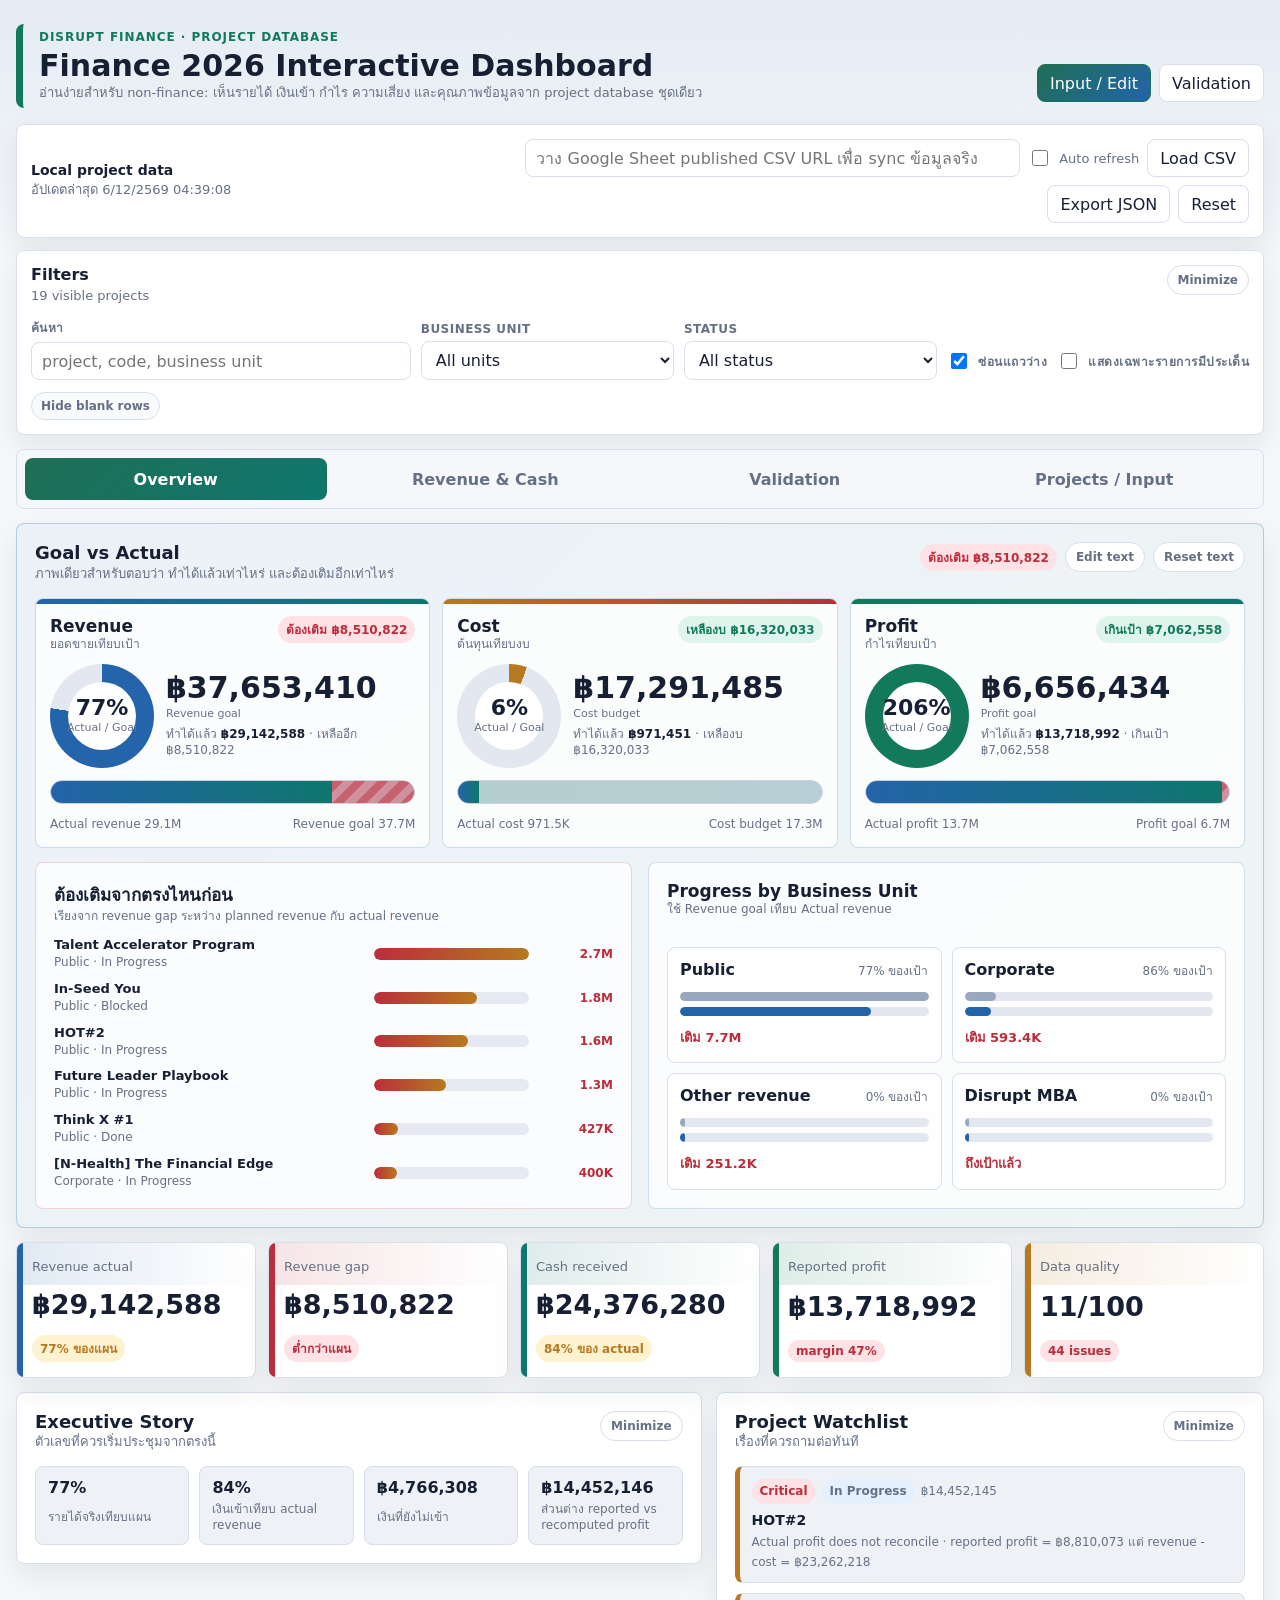
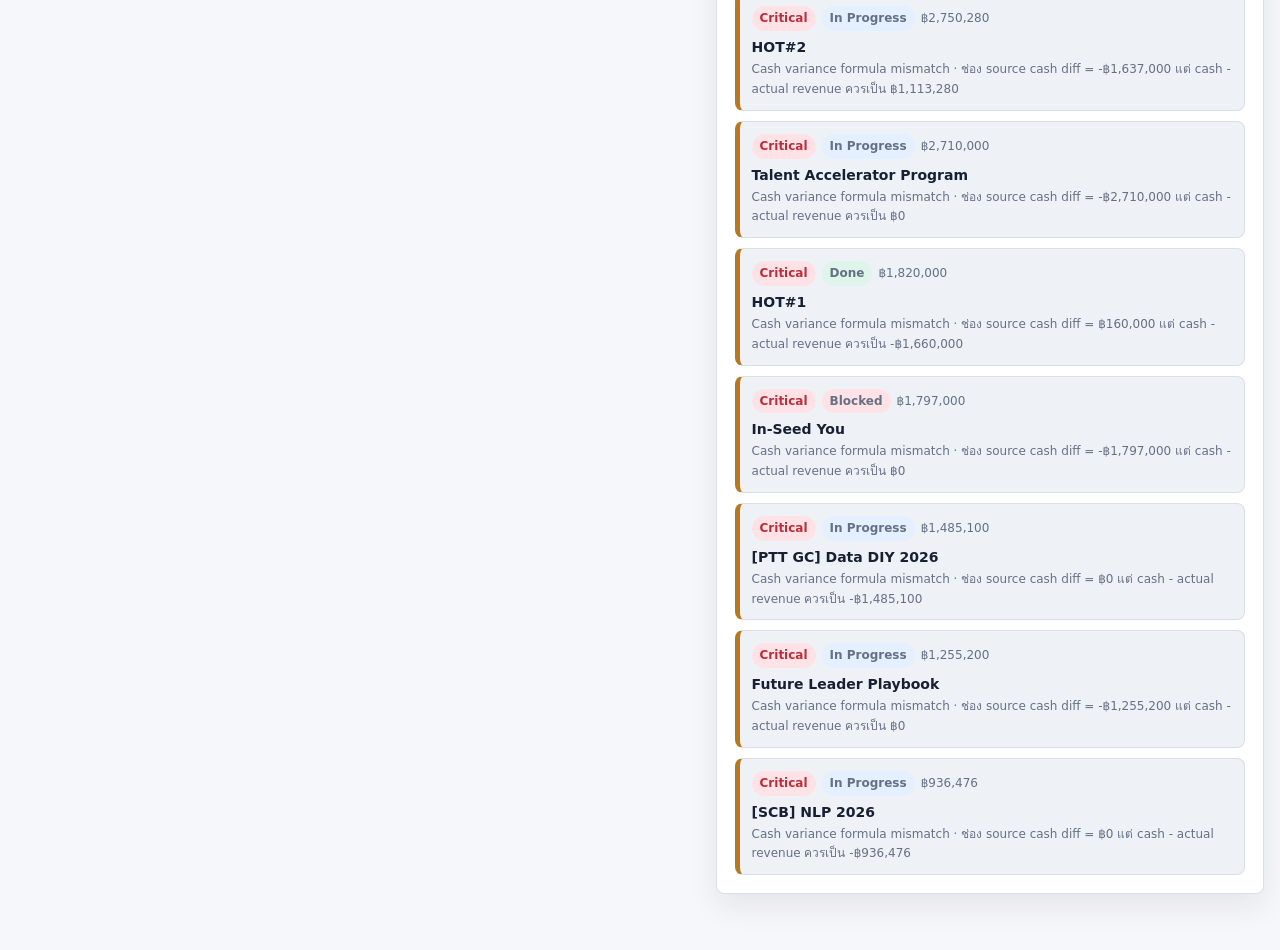
==== commit 15bca7ae: "Add files via upload" ====
--- a/dashboard/index.html
+++ b/dashboard/index.html
@@ -4,7 +4,7 @@
   <meta charset="utf-8">
   <meta name="viewport" content="width=device-width, initial-scale=1">
   <title>Finance 2026 Interactive Dashboard</title>
-  <link rel="stylesheet" href="./assets/styles.css?v=5">
+  <link rel="stylesheet" href="./assets/styles.css?v=6">
 </head>
 <body>
   <main class="shell">
@@ -81,10 +81,14 @@
       <section class="goal-focus panel">
         <div class="panel-head">
           <div>
-            <h2>Goal vs Actual</h2>
-            <p>ภาพเดียวสำหรับตอบว่า ทำได้แล้วเท่าไหร่ และต้องเติมอีกเท่าไหร่</p>
-          </div>
-          <span class="pill bad" id="goalGapBadge">Checking</span>
+            <h2 class="editable-text" data-text-key="goal.title">Goal vs Actual</h2>
+            <p class="editable-text" data-text-key="goal.subtitle">ภาพเดียวสำหรับตอบว่า ทำได้แล้วเท่าไหร่ และต้องเติมอีกเท่าไหร่</p>
+          </div>
+          <div class="panel-actions">
+            <span class="pill bad" id="goalGapBadge">Checking</span>
+            <button class="icon-btn" id="toggleTextEdit">Edit text</button>
+            <button class="icon-btn" id="resetGoalText">Reset text</button>
+          </div>
         </div>
         <div id="goalFocus"></div>
       </section>
@@ -256,6 +260,6 @@
     </section>
   </main>
 
-  <script src="./assets/app.js?v=5"></script>
+  <script src="./assets/app.js?v=6"></script>
 </body>
 </html>
--- a/dashboard/assets/styles.css
+++ b/dashboard/assets/styles.css
@@ -340,9 +340,140 @@
 
 .goal-layout {
   display: grid;
-  grid-template-columns: minmax(0, 1.08fr) minmax(360px, 0.92fr);
+  grid-template-columns: minmax(0, 1fr) minmax(360px, 1fr);
   gap: 16px;
   align-items: stretch;
+}
+
+.goal-metrics-grid {
+  display: grid;
+  grid-template-columns: repeat(3, minmax(0, 1fr));
+  gap: 12px;
+  margin-bottom: 14px;
+}
+
+.goal-metric-card {
+  border: 1px solid rgba(35, 100, 170, 0.22);
+  border-radius: 8px;
+  background: rgba(255, 255, 255, 0.78);
+  padding: 14px;
+  display: grid;
+  gap: 12px;
+  min-width: 0;
+  position: relative;
+  overflow: hidden;
+}
+
+.goal-metric-card::before {
+  content: "";
+  position: absolute;
+  inset: 0 0 auto;
+  height: 5px;
+  background: var(--blue);
+}
+
+.goal-metric-revenue::before {
+  background: linear-gradient(90deg, var(--blue), var(--teal));
+}
+
+.goal-metric-cost::before {
+  background: linear-gradient(90deg, var(--amber), var(--red));
+}
+
+.goal-metric-profit::before {
+  background: linear-gradient(90deg, var(--green), var(--teal));
+}
+
+.goal-metric-head {
+  display: flex;
+  justify-content: space-between;
+  align-items: flex-start;
+  gap: 10px;
+  padding-top: 3px;
+}
+
+.goal-metric-head h3 {
+  margin: 0;
+  font-size: 17px;
+}
+
+.goal-metric-body {
+  display: grid;
+  grid-template-columns: 104px minmax(0, 1fr);
+  gap: 12px;
+  align-items: center;
+}
+
+.mini-ring {
+  width: 104px;
+  aspect-ratio: 1;
+  border-radius: 50%;
+  display: grid;
+  place-items: center;
+  background:
+    conic-gradient(var(--blue) var(--goal-progress), #e2e7f0 0);
+  position: relative;
+}
+
+.goal-metric-cost .mini-ring {
+  background:
+    conic-gradient(var(--amber) var(--goal-progress), #e2e7f0 0);
+}
+
+.goal-metric-profit .mini-ring {
+  background:
+    conic-gradient(var(--green) var(--goal-progress), #e2e7f0 0);
+}
+
+.mini-ring::after {
+  content: "";
+  position: absolute;
+  width: 68px;
+  height: 68px;
+  border-radius: 50%;
+  background: #fff;
+}
+
+.mini-ring > div {
+  position: relative;
+  z-index: 1;
+  display: grid;
+  gap: 2px;
+  text-align: center;
+}
+
+.mini-ring strong {
+  font-size: 22px;
+  line-height: 1;
+}
+
+.mini-ring span,
+.mini-goal-copy span {
+  color: var(--muted);
+  font-size: 11px;
+  line-height: 1.3;
+}
+
+.mini-goal-copy {
+  display: grid;
+  gap: 4px;
+  min-width: 0;
+}
+
+.mini-goal-copy b {
+  font-size: clamp(20px, 3vw, 30px);
+  line-height: 1;
+  overflow-wrap: anywhere;
+}
+
+.mini-goal-copy p {
+  color: var(--muted);
+  font-size: 12px;
+  line-height: 1.4;
+}
+
+.mini-goal-copy p strong {
+  color: var(--ink);
 }
 
 .goal-hero {
@@ -447,6 +578,20 @@
   );
 }
 
+.goal-meter.cost .gap {
+  background: linear-gradient(90deg, rgba(19, 121, 91, 0.22), rgba(15, 118, 110, 0.2));
+}
+
+.goal-meter.profit .gap {
+  background: repeating-linear-gradient(
+    135deg,
+    rgba(187, 45, 59, 0.72),
+    rgba(187, 45, 59, 0.72) 8px,
+    rgba(187, 45, 59, 0.46) 8px,
+    rgba(187, 45, 59, 0.46) 16px
+  );
+}
+
 .goal-scale {
   display: flex;
   justify-content: space-between;
@@ -460,6 +605,10 @@
   border-radius: 8px;
   background: rgba(255, 255, 255, 0.74);
   padding: 18px;
+}
+
+.unit-side {
+  border-color: rgba(35, 100, 170, 0.2);
 }
 
 .goal-side h3 {
@@ -515,9 +664,8 @@
 
 .unit-goal-grid {
   display: grid;
-  grid-template-columns: repeat(4, minmax(0, 1fr));
+  grid-template-columns: repeat(2, minmax(0, 1fr));
   gap: 10px;
-  margin-top: 12px;
 }
 
 .unit-goal-card {
@@ -565,6 +713,24 @@
 .unit-goal-card strong {
   color: var(--red);
   font-size: 13px;
+}
+
+.editable-text {
+  border-radius: 6px;
+  outline: 0;
+}
+
+body.editing-text .editable-text {
+  cursor: text;
+  outline: 1px dashed rgba(35, 100, 170, 0.55);
+  outline-offset: 3px;
+  background: rgba(255, 255, 255, 0.55);
+}
+
+body.editing-text .editable-text:focus {
+  outline: 2px solid var(--blue);
+  background: #fff;
+  box-shadow: 0 0 0 4px rgba(35, 100, 170, 0.12);
 }
 
 .health-card {
@@ -1235,7 +1401,9 @@
   .donut-wrap,
   .tab-nav,
   .goal-layout,
+  .goal-metrics-grid,
   .goal-hero,
+  .goal-metric-body,
   .unit-goal-grid,
   .validation-project-head,
   .validation-issue {
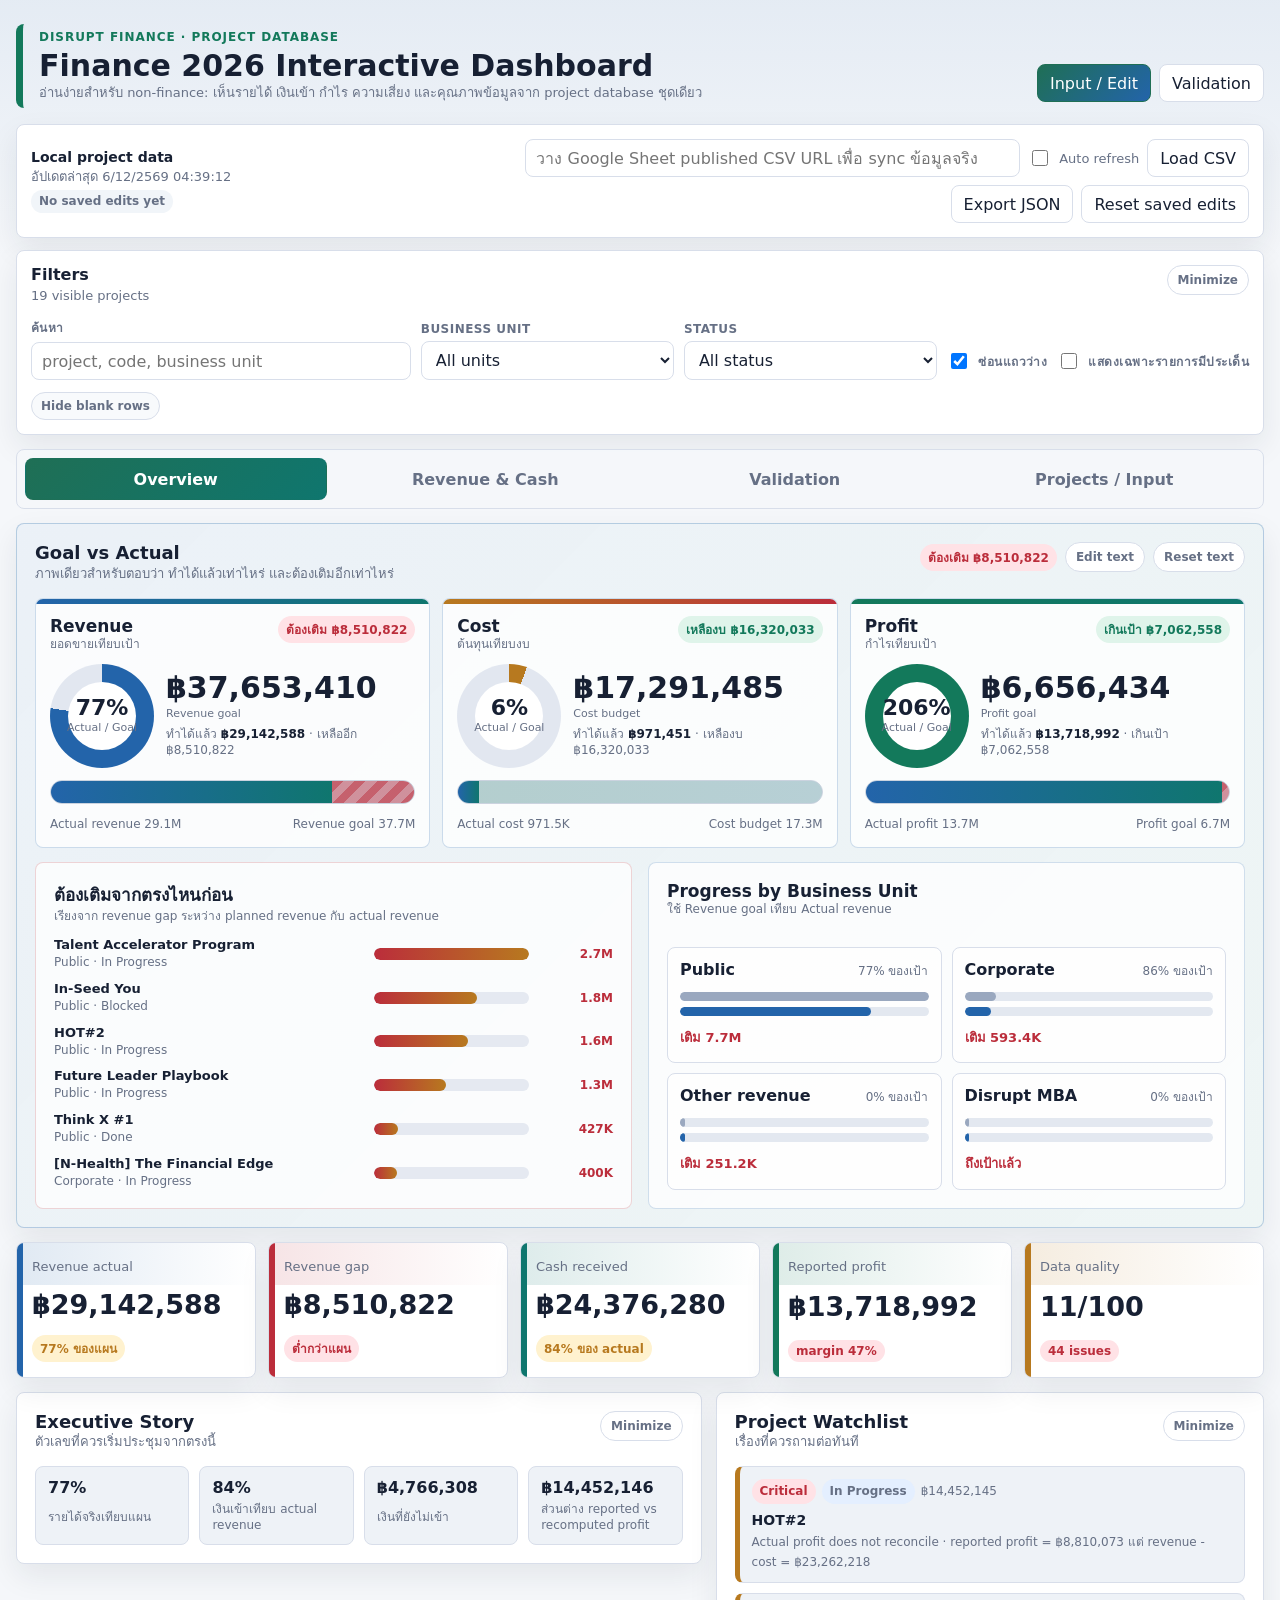
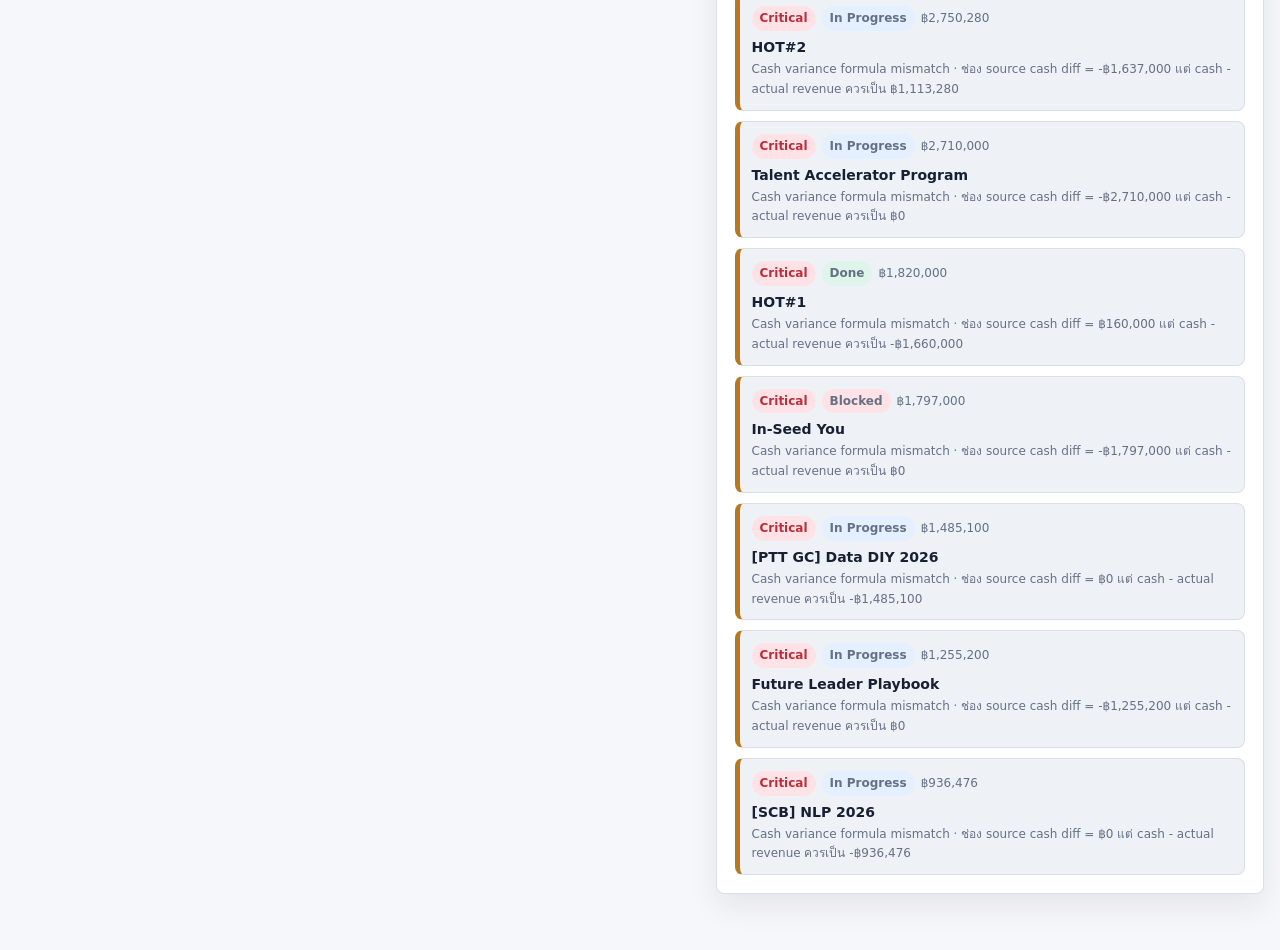
==== commit 1bb95b49: "Add files via upload" ====
--- a/dashboard/index.html
+++ b/dashboard/index.html
@@ -4,7 +4,12 @@
   <meta charset="utf-8">
   <meta name="viewport" content="width=device-width, initial-scale=1">
   <title>Finance 2026 Interactive Dashboard</title>
-  <link rel="stylesheet" href="./assets/styles.css?v=6">
+  <script>
+    if (location.pathname.endsWith("/dashboard")) {
+      location.replace(`${location.pathname}/${location.search}${location.hash}`);
+    }
+  </script>
+  <link rel="stylesheet" href="./assets/styles.css?v=9">
 </head>
 <body>
   <main class="shell">
@@ -24,6 +29,7 @@
       <div class="source-copy">
         <strong id="sourceLabel">Local project data</strong>
         <span id="lastUpdated">กำลังโหลดข้อมูล...</span>
+        <span id="saveStatus">Autosave ready</span>
       </div>
       <div class="source-controls">
         <input id="sheetUrl" type="url" placeholder="วาง Google Sheet published CSV URL เพื่อ sync ข้อมูลจริง">
@@ -33,7 +39,7 @@
         </label>
         <button class="btn" id="loadSheet">Load CSV</button>
         <button class="btn" id="exportJson">Export JSON</button>
-        <button class="btn" id="resetData">Reset</button>
+        <button class="btn" id="resetData">Reset saved edits</button>
       </div>
     </section>
 
@@ -247,7 +253,9 @@
                   <th>Plan Rev.</th>
                   <th>Actual Rev.</th>
                   <th>Cash</th>
+                  <th>Cost Plan</th>
                   <th>Cost Actual</th>
+                  <th>Profit Plan</th>
                   <th>Profit Actual</th>
                   <th>Validation</th>
                 </tr>
@@ -260,6 +268,6 @@
     </section>
   </main>
 
-  <script src="./assets/app.js?v=6"></script>
+  <script src="./assets/app.js?v=9"></script>
 </body>
 </html>
--- a/dashboard/assets/styles.css
+++ b/dashboard/assets/styles.css
@@ -146,6 +146,26 @@
   font-size: 14px;
 }
 
+#saveStatus {
+  width: fit-content;
+  border-radius: 999px;
+  padding: 3px 8px;
+  background: #f1f5f9;
+  color: var(--muted);
+  font-size: 12px;
+  font-weight: 800;
+}
+
+#saveStatus.saved {
+  background: var(--green-soft);
+  color: var(--green);
+}
+
+#saveStatus.error {
+  background: var(--red-soft);
+  color: var(--red);
+}
+
 .source-controls input[type="url"],
 .filters input,
 .filters select {
@@ -1311,7 +1331,7 @@
 }
 
 .input-table {
-  min-width: 1260px;
+  min-width: 1500px;
 }
 
 th,
